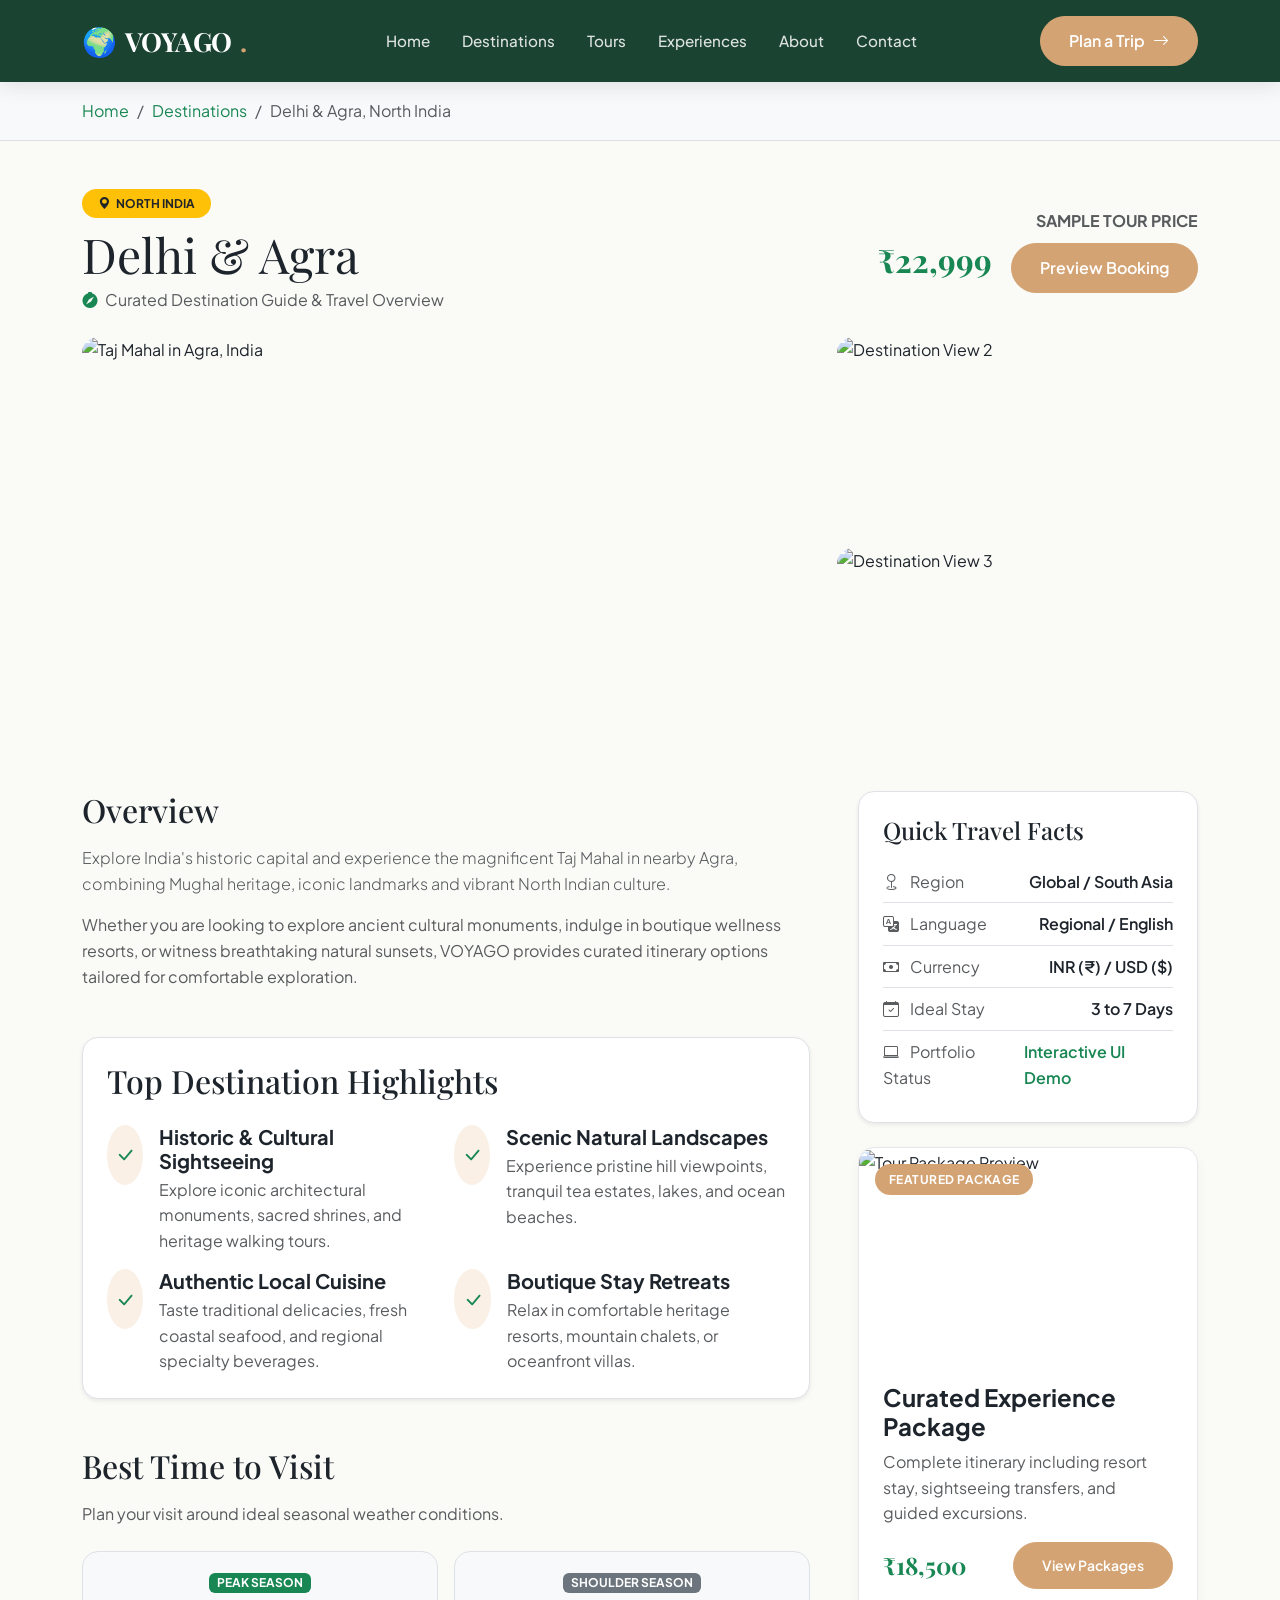
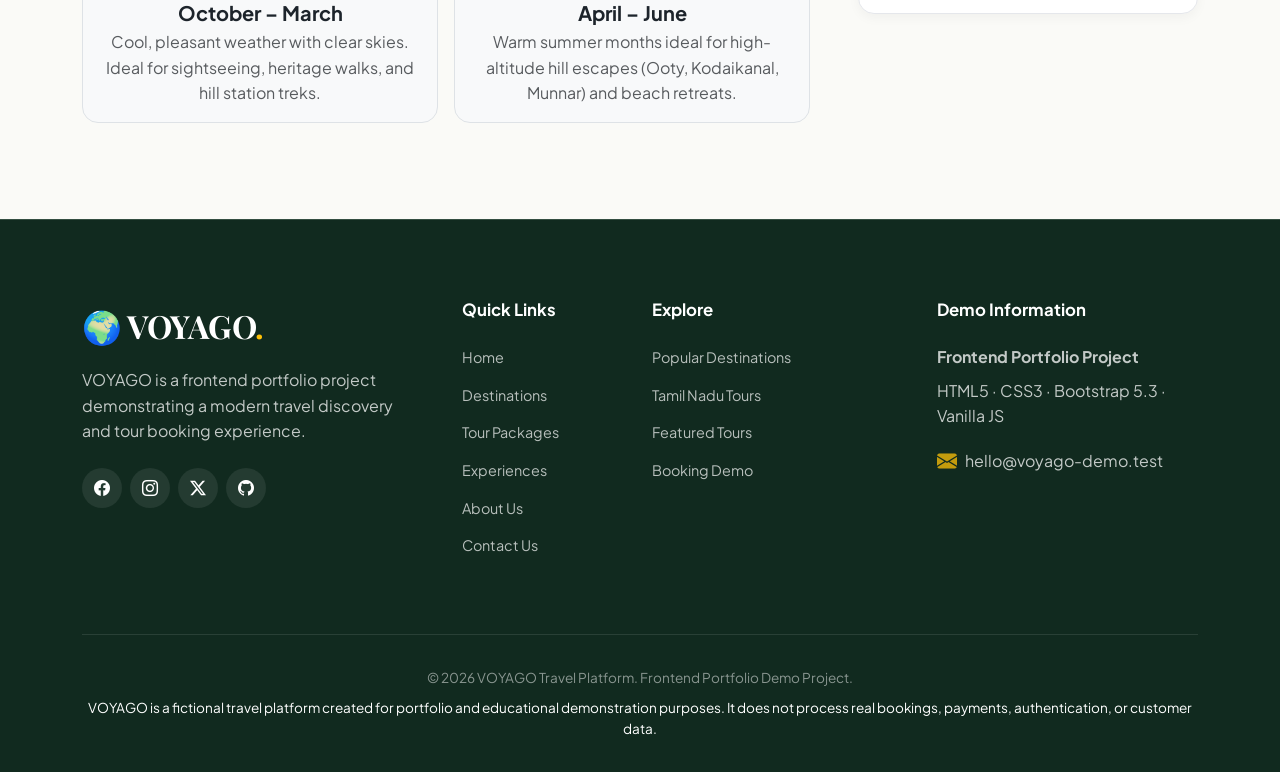
==== destination-details.html @ 7989b88f "Initial commit" ====
<!DOCTYPE html>
<html lang="en">
<head>
  <meta charset="UTF-8">
  <meta name="viewport" content="width=device-width, initial-scale=1.0">
  <title>Destination Details — VOYAGO</title>
  <meta name="description" content="Explore destination details, travel highlights, best seasons to visit, and recommended tour packages with VOYAGO.">
  
  <!-- Bootstrap 5.3 CSS -->
  <link href="https://cdn.jsdelivr.net/npm/bootstrap@5.3.2/dist/css/bootstrap.min.css" rel="stylesheet">
  <!-- Bootstrap Icons -->
  <link href="https://cdn.jsdelivr.net/npm/bootstrap-icons@1.11.2/font/bootstrap-icons.min.css" rel="stylesheet">
  <!-- Custom Voyago CSS -->
  <link rel="stylesheet" href="css/style.css">
</head>
<body>

  <!-- NAVBAR -->
  <nav class="navbar navbar-expand-lg navbar-dark navbar-voyago navbar-solid sticky-top" id="mainNavbar">
    <div class="container">
      <a class="navbar-brand d-flex align-items-center gap-2" href="index.html">
        <span class="fs-3">🌍</span> VOYAGO<span>.</span>
      </a>
      
      <button class="navbar-toggler" type="button" data-bs-toggle="collapse" data-bs-target="#navbarContent" 
              aria-controls="navbarContent" aria-expanded="false" aria-label="Toggle navigation">
        <i class="bi bi-list fs-2"></i>
      </button>
      
      <div class="collapse navbar-collapse" id="navbarContent">
        <ul class="navbar-nav mx-auto mb-2 mb-lg-0 align-items-lg-center">
          <li class="nav-item"><a class="nav-link" href="index.html">Home</a></li>
          <li class="nav-item"><a class="nav-link active" href="destinations.html">Destinations</a></li>
          <li class="nav-item"><a class="nav-link" href="tours.html">Tours</a></li>
          <li class="nav-item"><a class="nav-link" href="experiences.html">Experiences</a></li>
          <li class="nav-item"><a class="nav-link" href="about.html">About</a></li>
          <li class="nav-item"><a class="nav-link" href="contact.html">Contact</a></li>
        </ul>
        
        <div class="d-flex align-items-center gap-3">
          <a href="booking.html" class="btn btn-vy-accent">Plan a Trip <i class="bi bi-arrow-right"></i></a>
        </div>
      </div>
    </div>
  </nav>

  <!-- BREADCRUMB & BANNER -->
  <div class="bg-light py-3 border-bottom">
    <div class="container">
      <nav aria-label="breadcrumb">
        <ol class="breadcrumb mb-0 fs-7">
          <li class="breadcrumb-item"><a href="index.html" class="text-success text-decoration-none">Home</a></li>
          <li class="breadcrumb-item"><a href="destinations.html" class="text-success text-decoration-none">Destinations</a></li>
          <li class="breadcrumb-item active" id="breadcrumbDestName" aria-current="page">Bali Island, Indonesia</li>
        </ol>
      </nav>
    </div>
  </div>

  <main class="py-5">
    <div class="container">
      <!-- DESTINATION TITLE BAR -->
      <div class="d-flex flex-column flex-md-row justify-content-between align-items-start align-items-md-center mb-4 gap-3">
        <div>
          <span class="badge bg-warning text-dark fw-bold px-3 py-2 rounded-pill text-uppercase mb-2" id="destRegionBadge">
            <i class="bi bi-geo-alt-fill me-1"></i> Featured Destination
          </span>
          <h1 class="display-5 font-serif mb-1" id="destTitle">Bali — Island of the Gods</h1>
          <p class="text-muted mb-0"><i class="bi bi-compass-fill text-success me-1"></i> Curated Destination Guide & Travel Overview</p>
        </div>
        <div class="text-md-end">
          <span class="d-block text-muted fs-7 text-uppercase fw-bold">Sample Tour Price</span>
          <span class="fs-2 font-serif text-success fw-bold" id="destPrice">₹34,999</span>
          <a href="booking.html" class="btn btn-vy-accent ms-md-3 mt-2 mt-md-0">Preview Booking</a>
        </div>
      </div>

      <!-- MAIN GALLERY -->
      <div class="row g-3 mb-5">
        <div class="col-lg-8">
          <img src="https://images.unsplash.com/photo-1537996194471-e657df975ab4?auto=format&fit=crop&w=1200&q=80" id="destMainImg" alt="Featured Destination Main View" class="w-100 h-100 rounded-4 object-fit-cover" style="min-height: 400px;">
        </div>
        <div class="col-lg-4 d-flex flex-column gap-3">
          <img src="https://images.unsplash.com/photo-1518548419970-58e3b4079ab2?auto=format&fit=crop&w=600&q=80" alt="Destination View 2" class="w-100 rounded-4 object-fit-cover" style="height: 195px;">
          <img src="https://images.unsplash.com/photo-1540555700478-4be289fbecef?auto=format&fit=crop&w=600&q=80" alt="Destination View 3" class="w-100 rounded-4 object-fit-cover" style="height: 195px;">
        </div>
      </div>

      <div class="row g-5">
        <!-- LEFT CONTENT COLUMN -->
        <div class="col-lg-8">
          
          <!-- OVERVIEW -->
          <section class="mb-5">
            <h3 class="font-serif fs-2 mb-3">Overview</h3>
            <p class="lead text-muted fs-6 mb-3" id="destDescLead">
              Immerse yourself in extraordinary natural landscapes, historical heritage sites, and serene retreats. From misty mountain peaks to tranquil beaches and architectural marvels, this destination offers an unforgettable travel experience.
            </p>
            <p class="text-muted fs-6">
              Whether you are looking to explore ancient cultural monuments, indulge in boutique wellness resorts, or witness breathtaking natural sunsets, VOYAGO provides curated itinerary options tailored for comfortable exploration.
            </p>
          </section>

          <!-- TOP HIGHLIGHTS -->
          <section class="mb-5 bg-white p-4 rounded-4 border shadow-sm">
            <h3 class="font-serif fs-2 mb-4">Top Destination Highlights</h3>
            <div class="row g-3">
              <div class="col-md-6">
                <div class="d-flex align-items-start gap-3">
                  <div class="feature-icon-wrapper p-2 rounded-circle fs-5 mb-0"><i class="bi bi-check-lg text-success"></i></div>
                  <div>
                    <h5 class="fw-bold mb-1">Historic & Cultural Sightseeing</h5>
                    <p class="text-muted fs-7 mb-0">Explore iconic architectural monuments, sacred shrines, and heritage walking tours.</p>
                  </div>
                </div>
              </div>

              <div class="col-md-6">
                <div class="d-flex align-items-start gap-3">
                  <div class="feature-icon-wrapper p-2 rounded-circle fs-5 mb-0"><i class="bi bi-check-lg text-success"></i></div>
                  <div>
                    <h5 class="fw-bold mb-1">Scenic Natural Landscapes</h5>
                    <p class="text-muted fs-7 mb-0">Experience pristine hill viewpoints, tranquil tea estates, lakes, and ocean beaches.</p>
                  </div>
                </div>
              </div>

              <div class="col-md-6">
                <div class="d-flex align-items-start gap-3">
                  <div class="feature-icon-wrapper p-2 rounded-circle fs-5 mb-0"><i class="bi bi-check-lg text-success"></i></div>
                  <div>
                    <h5 class="fw-bold mb-1">Authentic Local Cuisine</h5>
                    <p class="text-muted fs-7 mb-0">Taste traditional delicacies, fresh coastal seafood, and regional specialty beverages.</p>
                  </div>
                </div>
              </div>

              <div class="col-md-6">
                <div class="d-flex align-items-start gap-3">
                  <div class="feature-icon-wrapper p-2 rounded-circle fs-5 mb-0"><i class="bi bi-check-lg text-success"></i></div>
                  <div>
                    <h5 class="fw-bold mb-1">Boutique Stay Retreats</h5>
                    <p class="text-muted fs-7 mb-0">Relax in comfortable heritage resorts, mountain chalets, or oceanfront villas.</p>
                  </div>
                </div>
              </div>
            </div>
          </section>

          <!-- BEST TIME TO VISIT -->
          <section class="mb-5">
            <h3 class="font-serif fs-2 mb-3">Best Time to Visit</h3>
            <p class="text-muted mb-4">Plan your visit around ideal seasonal weather conditions.</p>
            <div class="row g-3 text-center">
              <div class="col-sm-6">
                <div class="p-3 bg-light rounded-4 border">
                  <span class="badge bg-success mb-2">PEAK SEASON</span>
                  <h5 class="fw-bold mb-1">October – March</h5>
                  <p class="text-muted fs-7 mb-0">Cool, pleasant weather with clear skies. Ideal for sightseeing, heritage walks, and hill station treks.</p>
                </div>
              </div>
              <div class="col-sm-6">
                <div class="p-3 bg-light rounded-4 border">
                  <span class="badge bg-secondary mb-2">SHOULDER SEASON</span>
                  <h5 class="fw-bold mb-1">April – June</h5>
                  <p class="text-muted fs-7 mb-0">Warm summer months ideal for high-altitude hill escapes (Ooty, Kodaikanal, Munnar) and beach retreats.</p>
                </div>
              </div>
            </div>
          </section>

        </div>

        <!-- RIGHT SIDEBAR COLUMN -->
        <div class="col-lg-4">
          <div class="sticky-top" style="top: 100px;">
            
            <!-- QUICK FACTS CARD -->
            <div class="bg-white p-4 rounded-4 border shadow-sm mb-4">
              <h4 class="font-serif mb-3">Quick Travel Facts</h4>
              <ul class="list-unstyled mb-0">
                <li class="d-flex justify-content-between py-2 border-bottom">
                  <span class="text-muted"><i class="bi bi-geo me-2"></i> Region</span>
                  <span class="fw-semibold">Global / South Asia</span>
                </li>
                <li class="d-flex justify-content-between py-2 border-bottom">
                  <span class="text-muted"><i class="bi bi-translate me-2"></i> Language</span>
                  <span class="fw-semibold">Regional / English</span>
                </li>
                <li class="d-flex justify-content-between py-2 border-bottom">
                  <span class="text-muted"><i class="bi bi-cash me-2"></i> Currency</span>
                  <span class="fw-semibold">INR (₹) / USD ($)</span>
                </li>
                <li class="d-flex justify-content-between py-2 border-bottom">
                  <span class="text-muted"><i class="bi bi-calendar-check me-2"></i> Ideal Stay</span>
                  <span class="fw-semibold">3 to 7 Days</span>
                </li>
                <li class="d-flex justify-content-between py-2">
                  <span class="text-muted"><i class="bi bi-laptop me-2"></i> Portfolio Status</span>
                  <span class="fw-semibold text-success">Interactive UI Demo</span>
                </li>
              </ul>
            </div>

            <!-- FEATURED TOUR PROMO -->
            <div class="tour-card">
              <div class="tour-img-wrapper">
                <img src="https://images.unsplash.com/photo-1544735716-392fe2489ffa?auto=format&fit=crop&w=600&q=80" alt="Tour Package Preview">
                <span class="tour-badge-offer">Featured Package</span>
              </div>
              <div class="tour-card-body">
                <h4 class="fw-bold mb-2">Curated Experience Package</h4>
                <p class="text-muted fs-7 mb-3">Complete itinerary including resort stay, sightseeing transfers, and guided excursions.</p>
                <div class="d-flex justify-content-between align-items-center">
                  <span class="fs-4 font-serif text-success fw-bold">₹18,500</span>
                  <a href="tours.html" class="btn btn-sm btn-vy-accent">View Packages</a>
                </div>
              </div>
            </div>

          </div>
        </div>
      </div>
    </div>
  </main>

  <!-- FOOTER -->
  <footer class="site-footer">
    <div class="container">
      <div class="row g-4">
        <div class="col-lg-4 col-md-6 mb-4 mb-lg-0">
          <a href="index.html" class="navbar-brand text-white fs-2 fw-bold font-serif mb-3 d-inline-block">
            🌍 VOYAGO<span class="text-warning">.</span>
          </a>
          <p class="text-white opacity-75 pe-lg-4 mb-4">
            VOYAGO is a frontend portfolio project demonstrating a modern travel discovery and tour booking experience.
          </p>
          <div class="d-flex gap-2">
            <a href="#" class="social-icon-btn" aria-label="Facebook"><i class="bi bi-facebook"></i></a>
            <a href="#" class="social-icon-btn" aria-label="Instagram"><i class="bi bi-instagram"></i></a>
            <a href="#" class="social-icon-btn" aria-label="Twitter"><i class="bi bi-twitter-x"></i></a>
            <a href="#" class="social-icon-btn" aria-label="GitHub"><i class="bi bi-github"></i></a>
          </div>
        </div>

        <div class="col-lg-2 col-md-6 mb-4 mb-lg-0">
          <h5>Quick Links</h5>
          <ul class="footer-links">
            <li><a href="index.html">Home</a></li>
            <li><a href="destinations.html">Destinations</a></li>
            <li><a href="tours.html">Tour Packages</a></li>
            <li><a href="experiences.html">Experiences</a></li>
            <li><a href="about.html">About Us</a></li>
            <li><a href="contact.html">Contact Us</a></li>
          </ul>
        </div>

        <div class="col-lg-3 col-md-6 mb-4 mb-lg-0">
          <h5>Explore</h5>
          <ul class="footer-links">
            <li><a href="destinations.html">Popular Destinations</a></li>
            <li><a href="destinations.html?filter=tamil-nadu">Tamil Nadu Tours</a></li>
            <li><a href="tours.html">Featured Tours</a></li>
            <li><a href="booking.html">Booking Demo</a></li>
          </ul>
        </div>

        <div class="col-lg-3 col-md-6">
          <h5>Demo Information</h5>
          <ul class="footer-links text-white opacity-75">
            <li class="mb-2"><strong>Frontend Portfolio Project</strong></li>
            <li class="mb-2">HTML5 · CSS3 · Bootstrap 5.3 · Vanilla JS</li>
            <li class="d-flex align-items-center gap-2 mt-3">
              <i class="bi bi-envelope-fill text-warning fs-5"></i>
              <span>hello@voyago-demo.test</span>
            </li>
          </ul>
        </div>
      </div>

      <div class="footer-bottom text-center">
        <p class="mb-2 text-white opacity-50">&copy; 2026 VOYAGO Travel Platform. Frontend Portfolio Demo Project.</p>
        <p class="mb-0 text-white opacity-40 fs-7">
          VOYAGO is a fictional travel platform created for portfolio and educational demonstration purposes. It does not process real bookings, payments, authentication, or customer data.
        </p>
      </div>
    </div>
  </footer>

  <script src="https://cdn.jsdelivr.net/npm/bootstrap@5.3.2/dist/bootstrap.bundle.min.js"></script>
  <script src="js/script.js"></script>
</body>
</html>
---- css/style.css ----
/* ==========================================================================
   VOYAGO — Travel & Tour Booking Platform
   Custom CSS Architecture & Design System
   ========================================================================== */

/* --------------------------------------------------------------------------
   1. Google Fonts Import & Root CSS Variables
   -------------------------------------------------------------------------- */
@import url('https://fonts.googleapis.com/css2?family=Playfair+Display:ital,wght@0,600;0,700;1,400&family=Plus+Jakarta+Sans:wght@400;500;600;700;800&display=swap');

:root {
  /* Brand Colors */
  --vy-primary: #1B4332;         /* Deep Forest Green */
  --vy-primary-dark: #112A1F;    /* Dark Forest Green */
  --vy-primary-light: #2D6A4F;   /* Medium Forest Green */
  --vy-accent: #D4A373;          /* Warm Golden Amber */
  --vy-accent-hover: #C38E5B;    /* Darker Amber */
  --vy-accent-light: #FAF0E6;    /* Muted Soft Amber */
  
  /* Surfaces & Neutral Colors */
  --vy-bg: #FAFAF7;              /* Warm Off-White / Ivory */
  --vy-surface: #FFFFFF;         /* Card Pure White */
  --vy-surface-muted: #F4F3EE;   /* Muted Section Gray/Beige */
  --vy-text-main: #1D242B;       /* Deep Charcoal */
  --vy-text-muted: #64748B;      /* Slate Gray Muted */
  --vy-text-light: #94A3B8;      /* Light Slate */
  --vy-border: #E5E7EB;          /* Light Border */
  --vy-border-dark: #334E41;     /* Dark Border for Forest Green components */
  
  /* Typography */
  --vy-font-sans: 'Plus Jakarta Sans', -apple-system, BlinkMacSystemFont, sans-serif;
  --vy-font-serif: 'Playfair Display', Georgia, serif;
  
  /* Elevative Shadows & Effects */
  --vy-shadow-sm: 0 4px 12px rgba(0, 0, 0, 0.04);
  --vy-shadow-md: 0 8px 24px rgba(0, 0, 0, 0.08);
  --vy-shadow-lg: 0 16px 40px rgba(0, 0, 0, 0.12);
  --vy-shadow-card: 0 10px 30px rgba(27, 67, 50, 0.06);
  --vy-radius-sm: 8px;
  --vy-radius-md: 16px;
  --vy-radius-lg: 24px;
  --vy-radius-full: 9999px;
  
  /* Transitions */
  --vy-transition: all 0.35s cubic-bezier(0.16, 1, 0.3, 1);
}

/* --------------------------------------------------------------------------
   2. Base Styles & Typography Setup
   -------------------------------------------------------------------------- */
html {
  scroll-behavior: smooth;
}

body {
  font-family: var(--vy-font-sans);
  background-color: var(--vy-bg);
  color: var(--vy-text-main);
  line-height: 1.6;
  overflow-x: hidden;
  -webkit-font-smoothing: antialiased;
}

h1, h2, h3, .font-serif {
  font-family: var(--vy-font-serif);
  color: var(--vy-text-main);
}

.font-sans {
  font-family: var(--vy-font-sans) !important;
}

a {
  text-decoration: none;
  transition: var(--vy-transition);
}

/* Eyebrow / Category Tag Pill */
.eyebrow-text {
  font-family: var(--vy-font-sans);
  font-size: 0.8125rem;
  font-weight: 700;
  text-transform: uppercase;
  letter-spacing: 2px;
  color: var(--vy-accent);
  display: inline-block;
  margin-bottom: 0.75rem;
}

.eyebrow-badge {
  background-color: rgba(212, 163, 115, 0.15);
  color: #B87C41;
  padding: 0.35rem 1rem;
  border-radius: var(--vy-radius-full);
  font-size: 0.75rem;
  font-weight: 700;
  letter-spacing: 1.5px;
  text-transform: uppercase;
  display: inline-flex;
  align-items: center;
  gap: 0.5rem;
  margin-bottom: 1rem;
}

/* Custom Buttons */
.btn-vy-primary {
  background-color: var(--vy-primary);
  color: #FFFFFF;
  font-weight: 600;
  padding: 0.75rem 1.75rem;
  border-radius: var(--vy-radius-full);
  border: 1px solid var(--vy-primary);
  transition: var(--vy-transition);
  display: inline-flex;
  align-items: center;
  gap: 0.5rem;
}

.btn-vy-primary:hover,
.btn-vy-primary:focus {
  background-color: var(--vy-primary-dark);
  border-color: var(--vy-primary-dark);
  color: #FFFFFF;
  transform: translateY(-2px);
  box-shadow: 0 8px 20px rgba(27, 67, 50, 0.25);
}

.btn-vy-accent {
  background-color: var(--vy-accent);
  color: #FFFFFF;
  font-weight: 600;
  padding: 0.75rem 1.75rem;
  border-radius: var(--vy-radius-full);
  border: 1px solid var(--vy-accent);
  transition: var(--vy-transition);
  display: inline-flex;
  align-items: center;
  gap: 0.5rem;
}

.btn-vy-accent:hover,
.btn-vy-accent:focus {
  background-color: var(--vy-accent-hover);
  border-color: var(--vy-accent-hover);
  color: #FFFFFF;
  transform: translateY(-2px);
  box-shadow: 0 8px 20px rgba(212, 163, 115, 0.3);
}

.btn-vy-outline {
  background-color: transparent;
  color: #FFFFFF;
  font-weight: 600;
  padding: 0.75rem 1.75rem;
  border-radius: var(--vy-radius-full);
  border: 1.5px solid rgba(255, 255, 255, 0.4);
  transition: var(--vy-transition);
  display: inline-flex;
  align-items: center;
  gap: 0.5rem;
}

.btn-vy-outline:hover {
  background-color: #FFFFFF;
  color: var(--vy-primary);
  border-color: #FFFFFF;
  transform: translateY(-2px);
}

.btn-vy-outline-dark {
  background-color: transparent;
  color: var(--vy-primary);
  font-weight: 600;
  padding: 0.75rem 1.75rem;
  border-radius: var(--vy-radius-full);
  border: 1.5px solid var(--vy-primary);
  transition: var(--vy-transition);
  display: inline-flex;
  align-items: center;
  gap: 0.5rem;
}

.btn-vy-outline-dark:hover {
  background-color: var(--vy-primary);
  color: #FFFFFF;
  transform: translateY(-2px);
  box-shadow: 0 8px 20px rgba(27, 67, 50, 0.15);
}

/* Arrow nudge animation on hover */
.btn:hover .bi-arrow-right,
a:hover .bi-arrow-right {
  transform: translateX(4px);
}
.bi-arrow-right {
  transition: transform 0.25s ease;
}

/* --------------------------------------------------------------------------
   3. Navbar (Sticky & Glassmorphism Transition)
   -------------------------------------------------------------------------- */
.navbar-voyago {
  padding: 1.25rem 0;
  transition: var(--vy-transition);
  background: transparent;
  z-index: 1050;
}

.navbar-voyago.scrolled {
  padding: 0.85rem 0;
  background-color: rgba(27, 67, 50, 0.95);
  backdrop-filter: blur(12px);
  -webkit-backdrop-filter: blur(12px);
  box-shadow: 0 10px 30px rgba(0, 0, 0, 0.15);
}

/* Inner page navbar version (always solid) */
.navbar-voyago.navbar-solid {
  background-color: var(--vy-primary);
  box-shadow: 0 4px 20px rgba(0, 0, 0, 0.1);
  padding: 0.85rem 0;
}

.navbar-brand {
  font-family: var(--vy-font-serif);
  font-size: 1.65rem;
  font-weight: 700;
  color: #FFFFFF !important;
  letter-spacing: -0.5px;
}

.navbar-brand span {
  color: var(--vy-accent);
}

.nav-link {
  font-weight: 500;
  font-size: 0.95rem;
  color: rgba(255, 255, 255, 0.85) !important;
  padding: 0.5rem 1rem !important;
  position: relative;
  transition: var(--vy-transition);
}

.nav-link:hover,
.nav-link.active {
  color: #FFFFFF !important;
}

.nav-link::after {
  content: '';
  position: absolute;
  bottom: 0px;
  left: 1rem;
  right: 1rem;
  height: 2px;
  background-color: var(--vy-accent);
  transform: scaleX(0);
  transition: transform 0.3s ease;
  transform-origin: center;
}

.nav-link:hover::after,
.nav-link.active::after {
  transform: scaleX(1);
}

.navbar-toggler {
  border: none;
  padding: 0.5rem;
  color: #FFFFFF;
}

.navbar-toggler:focus {
  box-shadow: none;
}

/* --------------------------------------------------------------------------
   4. Hero Section
   -------------------------------------------------------------------------- */
.hero-section {
  position: relative;
  min-height: 92vh;
  display: flex;
  align-items: center;
  background: linear-gradient(180deg, rgba(17, 42, 31, 0.55) 0%, rgba(17, 42, 31, 0.75) 100%),
              url('https://images.unsplash.com/photo-1507525428034-b723cf961d3e?auto=format&fit=crop&w=1920&q=80') center/cover no-repeat;
  padding-top: 100px;
  padding-bottom: 120px;
  color: #FFFFFF;
}

.hero-content h1 {
  font-size: clamp(2.5rem, 5vw, 4.25rem);
  font-weight: 700;
  line-height: 1.15;
  color: #FFFFFF;
  margin-bottom: 1.25rem;
}

.hero-content p {
  font-size: 1.15rem;
  color: rgba(255, 255, 255, 0.9);
  max-width: 600px;
  margin-bottom: 2.25rem;
}

.hero-stats-pill {
  display: inline-flex;
  align-items: center;
  gap: 1.5rem;
  background: rgba(255, 255, 255, 0.12);
  backdrop-filter: blur(10px);
  padding: 0.75rem 1.5rem;
  border-radius: var(--vy-radius-full);
  border: 1px solid rgba(255, 255, 255, 0.2);
  margin-top: 2rem;
}

.hero-stat-item {
  display: flex;
  align-items: center;
  gap: 0.5rem;
  font-size: 0.875rem;
  font-weight: 600;
}

/* --------------------------------------------------------------------------
   5. Floating Search Panel
   -------------------------------------------------------------------------- */
.search-panel-wrapper {
  margin-top: -65px;
  position: relative;
  z-index: 20;
}

.search-panel-card {
  background: #FFFFFF;
  border-radius: var(--vy-radius-lg);
  padding: 1.75rem 2rem;
  box-shadow: var(--vy-shadow-lg);
  border: 1px solid rgba(0, 0, 0, 0.05);
}

.search-input-group {
  position: relative;
}

.search-input-group label {
  font-size: 0.75rem;
  font-weight: 700;
  text-transform: uppercase;
  letter-spacing: 1px;
  color: var(--vy-text-muted);
  margin-bottom: 0.35rem;
  display: block;
}

.search-input-group .form-control,
.search-input-group .form-select {
  border: 1px solid var(--vy-border);
  border-radius: var(--vy-radius-sm);
  padding: 0.65rem 0.85rem;
  font-weight: 500;
  color: var(--vy-text-main);
  background-color: #FAFAF7;
  font-size: 0.925rem;
}

.search-input-group .form-control:focus,
.search-input-group .form-select:focus {
  background-color: #FFFFFF;
  border-color: var(--vy-primary);
  box-shadow: 0 0 0 3px rgba(27, 67, 50, 0.1);
}

/* --------------------------------------------------------------------------
   6. Travel Categories Cards
   -------------------------------------------------------------------------- */
.category-card {
  position: relative;
  border-radius: var(--vy-radius-md);
  overflow: hidden;
  height: 240px;
  display: flex;
  align-items: flex-end;
  padding: 1.5rem;
  color: #FFFFFF;
  text-decoration: none;
  box-shadow: var(--vy-shadow-sm);
  transition: var(--vy-transition);
}

.category-card img {
  position: absolute;
  top: 0;
  left: 0;
  width: 100%;
  height: 100%;
  object-fit: cover;
  transition: transform 0.6s cubic-bezier(0.16, 1, 0.3, 1);
  z-index: 1;
}

.category-card::after {
  content: '';
  position: absolute;
  inset: 0;
  background: linear-gradient(180deg, rgba(0,0,0,0.1) 0%, rgba(17, 42, 31, 0.85) 100%);
  z-index: 2;
  transition: background 0.3s ease;
}

.category-card-content {
  position: relative;
  z-index: 3;
}

.category-card-content h4 {
  color: #FFFFFF;
  font-size: 1.25rem;
  font-weight: 700;
  margin-bottom: 0.25rem;
}

.category-card-content p {
  font-size: 0.85rem;
  color: rgba(255, 255, 255, 0.8);
  margin-bottom: 0;
}

.category-card:hover {
  transform: translateY(-6px);
  box-shadow: var(--vy-shadow-card);
}

.category-card:hover img {
  transform: scale(1.08);
}

.category-card:hover::after {
  background: linear-gradient(180deg, rgba(0,0,0,0.2) 0%, rgba(17, 42, 31, 0.95) 100%);
}

/* --------------------------------------------------------------------------
   7. Popular Destination Cards
   -------------------------------------------------------------------------- */
#destinationsGrid,
#spotlightGrid {
  display: flex;
  flex-wrap: wrap;
  justify-content: flex-start;
  align-items: stretch;
}

.destination-card {
  background: #FFFFFF;
  border-radius: var(--vy-radius-md);
  overflow: hidden;
  border: 1px solid var(--vy-border);
  box-shadow: var(--vy-shadow-sm);
  transition: var(--vy-transition);
  height: 100%;
  display: flex;
  flex-direction: column;
}

.destination-card:hover {
  transform: translateY(-8px);
  box-shadow: var(--vy-shadow-lg);
  border-color: rgba(27, 67, 50, 0.15);
}

.destination-img-wrapper {
  position: relative;
  overflow: hidden;
  aspect-ratio: 4/3;
  min-height: 240px;
  background-color: var(--vy-primary-dark);
}

.destination-img-wrapper img {
  width: 100%;
  height: 100%;
  object-fit: cover;
  transition: transform 0.6s cubic-bezier(0.16, 1, 0.3, 1);
}

.destination-card:hover .destination-img-wrapper img {
  transform: scale(1.06);
}

.badge-location {
  position: absolute;
  top: 1rem;
  left: 1rem;
  background: rgba(27, 67, 50, 0.85);
  backdrop-filter: blur(8px);
  color: #FFFFFF;
  padding: 0.35rem 0.85rem;
  border-radius: var(--vy-radius-full);
  font-size: 0.75rem;
  font-weight: 600;
  display: inline-flex;
  align-items: center;
  gap: 0.35rem;
}

.badge-rating {
  position: absolute;
  top: 1rem;
  right: 1rem;
  background: #FFFFFF;
  color: var(--vy-text-main);
  padding: 0.35rem 0.75rem;
  border-radius: var(--vy-radius-full);
  font-size: 0.75rem;
  font-weight: 700;
  box-shadow: 0 4px 10px rgba(0,0,0,0.1);
  display: inline-flex;
  align-items: center;
  gap: 0.25rem;
}

.badge-rating i {
  color: #F59E0B;
}

.destination-card-body {
  padding: 1.5rem;
  display: flex;
  flex-direction: column;
  flex-grow: 1;
}

.destination-card-body h3 {
  font-size: 1.35rem;
  font-weight: 700;
  margin-bottom: 0.5rem;
}

.destination-card-body p {
  color: var(--vy-text-muted);
  font-size: 0.9rem;
  margin-bottom: 1.25rem;
}

.destination-card-footer {
  margin-top: auto;
  padding-top: 1rem;
  border-top: 1px solid var(--vy-border);
  display: flex;
  align-items: center;
  justify-content: space-between;
}

.price-tag {
  display: flex;
  flex-direction: column;
}

.price-tag .label {
  font-size: 0.725rem;
  text-transform: uppercase;
  color: var(--vy-text-muted);
  font-weight: 600;
}

.price-tag .amount {
  font-size: 1.2rem;
  font-weight: 800;
  color: var(--vy-primary);
}

/* Featured Large Destination Card */
.destination-card-featured {
  position: relative;
  border-radius: var(--vy-radius-md);
  overflow: hidden;
  height: 100%;
  min-height: 420px;
  display: flex;
  flex-direction: column;
  justify-content: flex-end;
  padding: 2.25rem;
  color: #FFFFFF;
  box-shadow: var(--vy-shadow-md);
}

.destination-card-featured img {
  position: absolute;
  inset: 0;
  width: 100%;
  height: 100%;
  object-fit: cover;
  transition: transform 0.6s cubic-bezier(0.16, 1, 0.3, 1);
  z-index: 1;
}

.destination-card-featured::after {
  content: '';
  position: absolute;
  inset: 0;
  background: linear-gradient(180deg, rgba(0,0,0,0.1) 20%, rgba(17, 42, 31, 0.9) 100%);
  z-index: 2;
}

.destination-featured-content {
  position: relative;
  z-index: 3;
}

.destination-card-featured:hover img {
  transform: scale(1.06);
}

/* --------------------------------------------------------------------------
   8. Featured Tour Package Cards
   -------------------------------------------------------------------------- */
.tour-card {
  background: #FFFFFF;
  border-radius: var(--vy-radius-md);
  overflow: hidden;
  border: 1px solid var(--vy-border);
  box-shadow: var(--vy-shadow-sm);
  transition: var(--vy-transition);
  height: 100%;
  display: flex;
  flex-direction: column;
}

.tour-card:hover {
  transform: translateY(-8px);
  box-shadow: var(--vy-shadow-lg);
}

.tour-img-wrapper {
  position: relative;
  aspect-ratio: 16/10;
  overflow: hidden;
}

.tour-img-wrapper img {
  width: 100%;
  height: 100%;
  object-fit: cover;
  transition: transform 0.6s cubic-bezier(0.16, 1, 0.3, 1);
}

.tour-card:hover .tour-img-wrapper img {
  transform: scale(1.06);
}

.tour-badge-offer {
  position: absolute;
  top: 1rem;
  left: 1rem;
  background: var(--vy-accent);
  color: #FFFFFF;
  padding: 0.35rem 0.85rem;
  border-radius: var(--vy-radius-full);
  font-size: 0.75rem;
  font-weight: 700;
  text-transform: uppercase;
  letter-spacing: 0.5px;
}

.tour-badge-duration {
  position: absolute;
  bottom: 1rem;
  right: 1rem;
  background: rgba(17, 42, 31, 0.85);
  backdrop-filter: blur(8px);
  color: #FFFFFF;
  padding: 0.35rem 0.75rem;
  border-radius: var(--vy-radius-full);
  font-size: 0.75rem;
  font-weight: 600;
  display: inline-flex;
  align-items: center;
  gap: 0.35rem;
}

.tour-card-body {
  padding: 1.5rem;
  display: flex;
  flex-direction: column;
  flex-grow: 1;
}

.tour-meta {
  display: flex;
  align-items: center;
  justify-content: space-between;
  font-size: 0.825rem;
  color: var(--vy-text-muted);
  margin-bottom: 0.5rem;
}

.tour-title {
  font-size: 1.25rem;
  font-weight: 700;
  margin-bottom: 0.75rem;
}

.tour-highlights-list {
  list-style: none;
  padding: 0;
  margin: 0 0 1.25rem 0;
  font-size: 0.875rem;
  color: var(--vy-text-muted);
}

.tour-highlights-list li {
  display: flex;
  align-items: center;
  gap: 0.5rem;
  margin-bottom: 0.35rem;
}

.tour-highlights-list li i {
  color: var(--vy-primary-light);
}

/* --------------------------------------------------------------------------
   9. Special Offer Banner
   -------------------------------------------------------------------------- */
.offer-banner {
  background: linear-gradient(135deg, rgba(17, 42, 31, 0.92) 0%, rgba(27, 67, 50, 0.95) 100%),
              url('https://images.unsplash.com/photo-1506929562872-bb421503ef21?auto=format&fit=crop&w=1600&q=80') center/cover no-repeat;
  border-radius: var(--vy-radius-lg);
  padding: 4rem 3rem;
  color: #FFFFFF;
  position: relative;
  overflow: hidden;
  box-shadow: var(--vy-shadow-lg);
}

.offer-banner h2 {
  color: #FFFFFF;
  font-size: clamp(2rem, 3.5vw, 3rem);
  margin-bottom: 1rem;
}

.offer-banner p {
  color: rgba(255, 255, 255, 0.85);
  font-size: 1.1rem;
  max-width: 580px;
  margin-bottom: 2rem;
}

.offer-code-box {
  display: inline-flex;
  align-items: center;
  gap: 0.75rem;
  background: rgba(255, 255, 255, 0.12);
  border: 1px dashed var(--vy-accent);
  padding: 0.6rem 1.25rem;
  border-radius: var(--vy-radius-sm);
  font-size: 0.875rem;
  font-weight: 700;
  color: var(--vy-accent);
  margin-bottom: 2rem;
}

/* --------------------------------------------------------------------------
   10. Why Voyago Features
   -------------------------------------------------------------------------- */
.feature-box {
  background: #FFFFFF;
  padding: 2.25rem 1.75rem;
  border-radius: var(--vy-radius-md);
  border: 1px solid var(--vy-border);
  box-shadow: var(--vy-shadow-sm);
  transition: var(--vy-transition);
  height: 100%;
}

.feature-box:hover {
  transform: translateY(-6px);
  border-color: rgba(27, 67, 50, 0.2);
  box-shadow: var(--vy-shadow-card);
}

.feature-icon-wrapper {
  width: 60px;
  height: 60px;
  background: var(--vy-accent-light);
  color: var(--vy-primary);
  border-radius: var(--vy-radius-md);
  display: flex;
  align-items: center;
  justify-content: center;
  font-size: 1.6rem;
  margin-bottom: 1.25rem;
  transition: var(--vy-transition);
}

.feature-box:hover .feature-icon-wrapper {
  background: var(--vy-primary);
  color: #FFFFFF;
}

.feature-box h4 {
  font-size: 1.2rem;
  font-weight: 700;
  margin-bottom: 0.6rem;
}

.feature-box p {
  color: var(--vy-text-muted);
  font-size: 0.9rem;
  margin-bottom: 0;
}

/* --------------------------------------------------------------------------
   11. Featured Experiences Grid
   -------------------------------------------------------------------------- */
.experience-card {
  position: relative;
  border-radius: var(--vy-radius-md);
  overflow: hidden;
  height: 280px;
  display: flex;
  flex-direction: column;
  justify-content: space-between;
  padding: 1.5rem;
  color: #FFFFFF;
  box-shadow: var(--vy-shadow-sm);
  transition: var(--vy-transition);
}

.experience-card img {
  position: absolute;
  inset: 0;
  width: 100%;
  height: 100%;
  object-fit: cover;
  transition: transform 0.6s cubic-bezier(0.16, 1, 0.3, 1);
  z-index: 1;
}

.experience-card::after {
  content: '';
  position: absolute;
  inset: 0;
  background: linear-gradient(180deg, rgba(0,0,0,0.2) 0%, rgba(17, 42, 31, 0.85) 100%);
  z-index: 2;
}

.experience-card-top,
.experience-card-bottom {
  position: relative;
  z-index: 3;
}

.experience-icon {
  width: 44px;
  height: 44px;
  background: rgba(255, 255, 255, 0.2);
  backdrop-filter: blur(8px);
  border-radius: var(--vy-radius-full);
  display: flex;
  align-items: center;
  justify-content: center;
  font-size: 1.15rem;
  color: #FFFFFF;
}

.experience-card:hover {
  transform: translateY(-6px);
  box-shadow: var(--vy-shadow-lg);
}

.experience-card:hover img {
  transform: scale(1.08);
}

/* --------------------------------------------------------------------------
   12. How Voyago Works (Process Steps)
   -------------------------------------------------------------------------- */
.step-card {
  position: relative;
  text-align: center;
  padding: 2rem 1.5rem;
}

.step-number {
  width: 56px;
  height: 56px;
  background: var(--vy-surface);
  border: 2px solid var(--vy-accent);
  color: var(--vy-primary);
  border-radius: var(--vy-radius-full);
  font-size: 1.2rem;
  font-weight: 800;
  display: flex;
  align-items: center;
  justify-content: center;
  margin: 0 auto 1.5rem auto;
  box-shadow: var(--vy-shadow-sm);
  transition: var(--vy-transition);
}

.step-card:hover .step-number {
  background: var(--vy-primary);
  border-color: var(--vy-primary);
  color: #FFFFFF;
  transform: scale(1.1);
}

.step-card h4 {
  font-size: 1.25rem;
  font-weight: 700;
  margin-bottom: 0.75rem;
}

.step-card p {
  color: var(--vy-text-muted);
  font-size: 0.9rem;
}

/* --------------------------------------------------------------------------
   13. Travel Inspiration (Articles)
   -------------------------------------------------------------------------- */
.article-card {
  background: #FFFFFF;
  border-radius: var(--vy-radius-md);
  overflow: hidden;
  border: 1px solid var(--vy-border);
  box-shadow: var(--vy-shadow-sm);
  transition: var(--vy-transition);
  height: 100%;
  display: flex;
  flex-direction: column;
}

.article-card:hover {
  transform: translateY(-6px);
  box-shadow: var(--vy-shadow-lg);
}

.article-img-wrapper {
  aspect-ratio: 16/9;
  overflow: hidden;
}

.article-img-wrapper img {
  width: 100%;
  height: 100%;
  object-fit: cover;
  transition: transform 0.6s cubic-bezier(0.16, 1, 0.3, 1);
}

.article-card:hover .article-img-wrapper img {
  transform: scale(1.06);
}

.article-card-body {
  padding: 1.5rem;
  display: flex;
  flex-direction: column;
  flex-grow: 1;
}

.article-category {
  font-size: 0.75rem;
  font-weight: 700;
  text-transform: uppercase;
  color: var(--vy-accent);
  letter-spacing: 1px;
  margin-bottom: 0.5rem;
}

.article-title {
  font-size: 1.15rem;
  font-weight: 700;
  margin-bottom: 0.75rem;
  line-height: 1.4;
}

.article-excerpt {
  color: var(--vy-text-muted);
  font-size: 0.875rem;
  margin-bottom: 1.25rem;
}

/* --------------------------------------------------------------------------
   14. Testimonials Cards
   -------------------------------------------------------------------------- */
.testimonial-card {
  background: #FFFFFF;
  border-radius: var(--vy-radius-md);
  padding: 2rem;
  border: 1px solid var(--vy-border);
  box-shadow: var(--vy-shadow-sm);
  height: 100%;
  display: flex;
  flex-direction: column;
  justify-content: space-between;
  transition: var(--vy-transition);
}

.testimonial-card:hover {
  transform: translateY(-6px);
  box-shadow: var(--vy-shadow-md);
  border-color: rgba(27, 67, 50, 0.15);
}

.testimonial-quote {
  font-size: 0.95rem;
  color: var(--vy-text-main);
  font-style: italic;
  margin-bottom: 1.5rem;
  line-height: 1.6;
}

.testimonial-author {
  display: flex;
  align-items: center;
  gap: 1rem;
}

.testimonial-avatar {
  width: 50px;
  height: 50px;
  border-radius: var(--vy-radius-full);
  object-fit: cover;
}

.author-info h5 {
  font-size: 0.95rem;
  font-weight: 700;
  margin-bottom: 0.15rem;
}

.author-info p {
  font-size: 0.8rem;
  color: var(--vy-text-muted);
  margin-bottom: 0;
}

/* --------------------------------------------------------------------------
   15. Newsletter Capture Section
   -------------------------------------------------------------------------- */
.newsletter-box {
  background: var(--vy-primary);
  border-radius: var(--vy-radius-lg);
  padding: 3.5rem 2.5rem;
  color: #FFFFFF;
  box-shadow: var(--vy-shadow-lg);
}

.newsletter-box h2 {
  color: #FFFFFF;
}

.newsletter-form .form-control {
  border-radius: var(--vy-radius-full);
  padding: 0.85rem 1.5rem;
  border: none;
  font-size: 0.95rem;
}

.newsletter-form .btn-vy-accent {
  border-radius: var(--vy-radius-full);
  padding: 0.85rem 2rem;
}

/* --------------------------------------------------------------------------
   16. Footer Architecture
   -------------------------------------------------------------------------- */
.site-footer {
  background-color: var(--vy-primary-dark);
  color: rgba(255, 255, 255, 0.75);
  padding-top: 5rem;
  padding-bottom: 2rem;
  border-top: 1px solid var(--vy-border-dark);
}

.site-footer h5 {
  color: #FFFFFF;
  font-family: var(--vy-font-sans);
  font-size: 1.05rem;
  font-weight: 700;
  margin-bottom: 1.5rem;
}

.footer-links {
  list-style: none;
  padding: 0;
  margin: 0;
}

.footer-links li {
  margin-bottom: 0.75rem;
}

.footer-links a {
  color: rgba(255, 255, 255, 0.7);
  font-size: 0.9rem;
}

.footer-links a:hover {
  color: var(--vy-accent);
  padding-left: 4px;
}

.social-icon-btn {
  width: 40px;
  height: 40px;
  border-radius: var(--vy-radius-full);
  background: rgba(255, 255, 255, 0.08);
  color: #FFFFFF;
  display: inline-flex;
  align-items: center;
  justify-content: center;
  transition: var(--vy-transition);
}

.social-icon-btn:hover {
  background: var(--vy-accent);
  color: #FFFFFF;
  transform: translateY(-3px);
}

.footer-bottom {
  border-top: 1px solid rgba(255, 255, 255, 0.1);
  padding-top: 2rem;
  margin-top: 4rem;
  font-size: 0.85rem;
}

/* --------------------------------------------------------------------------
   17. Responsive Adjustments & Breakpoints
   -------------------------------------------------------------------------- */
@media (max-width: 991.98px) {
  .hero-section {
    min-height: 80vh;
    padding-top: 120px;
    padding-bottom: 90px;
  }
  
  .search-panel-wrapper {
    margin-top: -40px;
  }
  
  .destination-card-featured {
    min-height: 320px;
  }
  
  .offer-banner {
    padding: 2.5rem 1.5rem;
  }
}

@media (max-width: 767.98px) {
  .navbar-voyago {
    background-color: var(--vy-primary) !important;
  }
  
  .hero-content h1 {
    font-size: 2.35rem;
  }
  
  .search-panel-card {
    padding: 1.25rem;
  }
  
  .newsletter-box {
    padding: 2.25rem 1.5rem;
  }
}
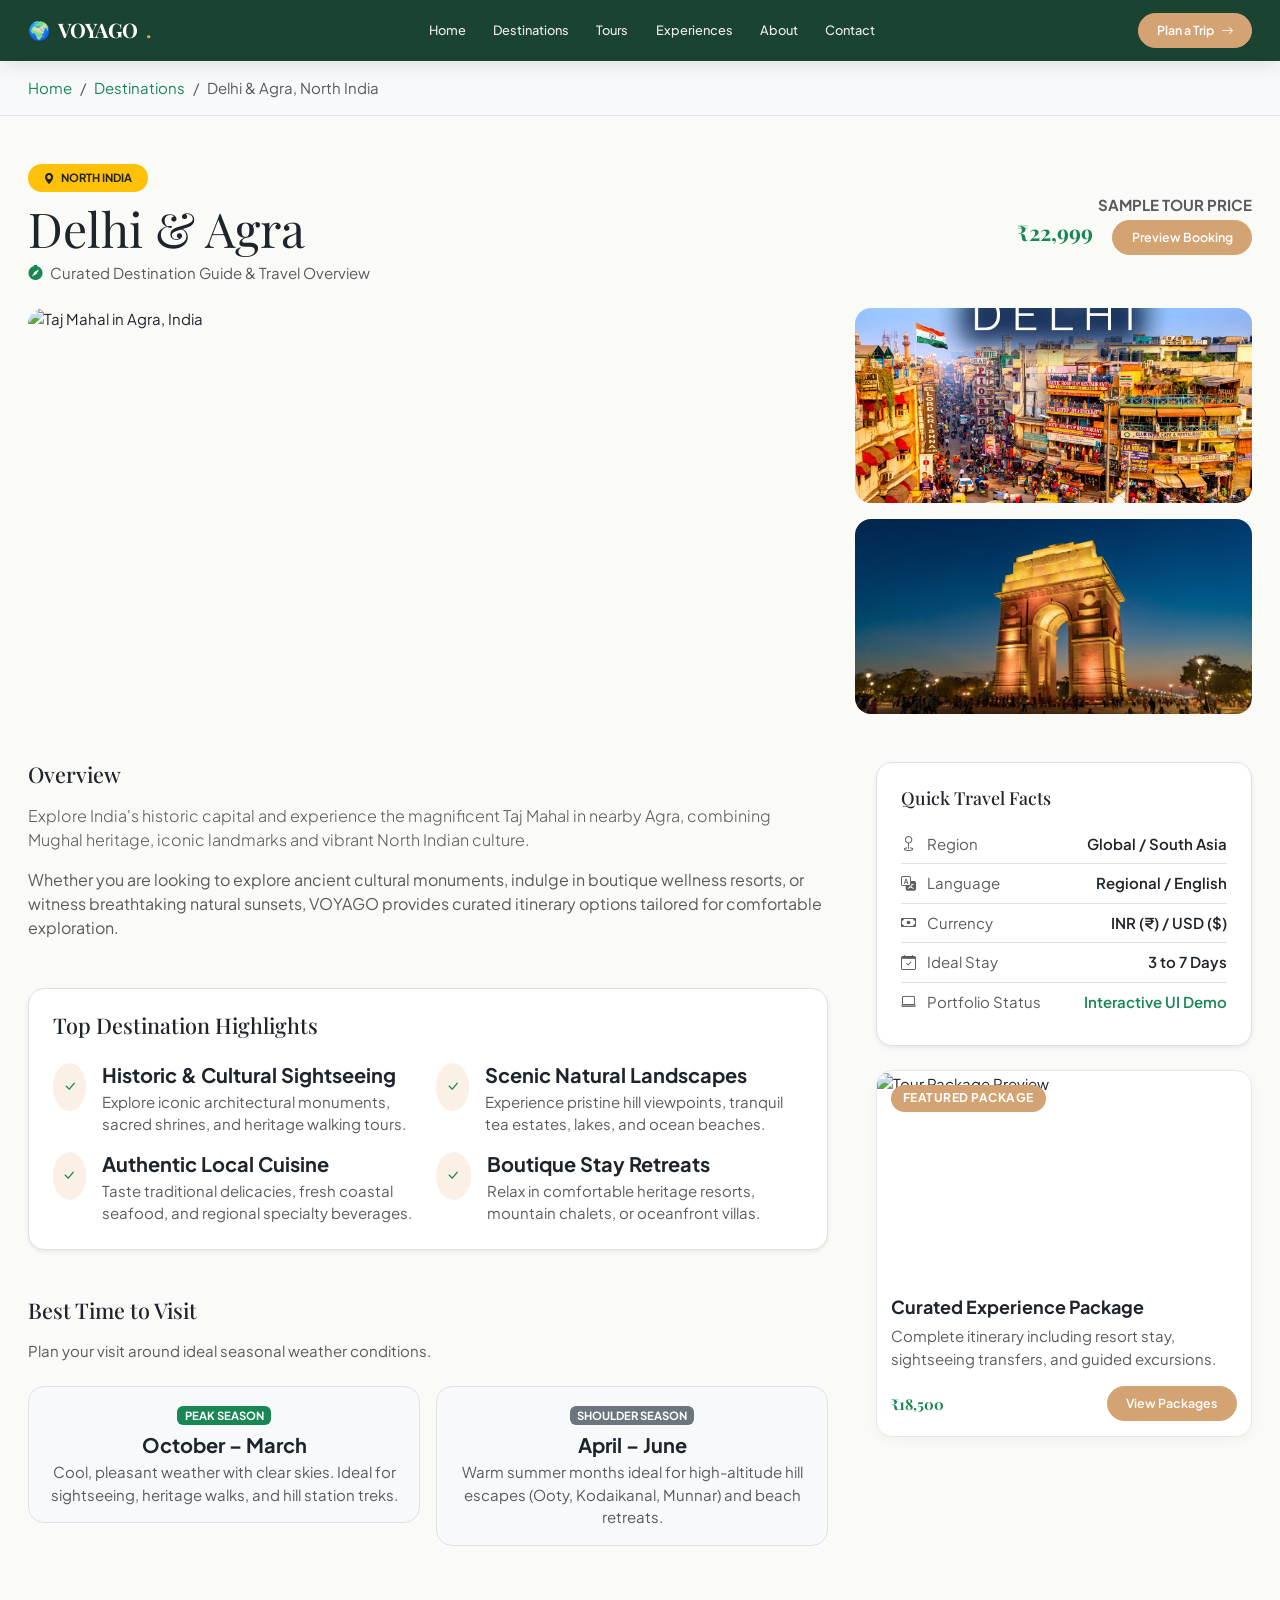
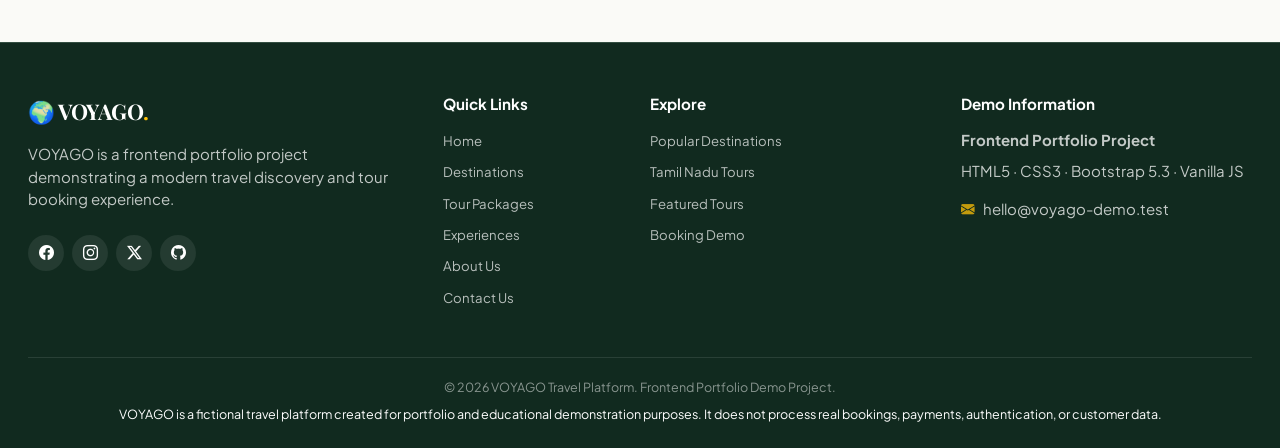
==== commit d73afd9d: "Fix destination image mappings and details" ====
--- a/destination-details.html
+++ b/destination-details.html
@@ -81,8 +81,8 @@
           <img src="https://images.unsplash.com/photo-1537996194471-e657df975ab4?auto=format&fit=crop&w=1200&q=80" id="destMainImg" alt="Featured Destination Main View" class="w-100 h-100 rounded-4 object-fit-cover" style="min-height: 400px;">
         </div>
         <div class="col-lg-4 d-flex flex-column gap-3">
-          <img src="https://images.unsplash.com/photo-1518548419970-58e3b4079ab2?auto=format&fit=crop&w=600&q=80" alt="Destination View 2" class="w-100 rounded-4 object-fit-cover" style="height: 195px;">
-          <img src="https://images.unsplash.com/photo-1540555700478-4be289fbecef?auto=format&fit=crop&w=600&q=80" alt="Destination View 3" class="w-100 rounded-4 object-fit-cover" style="height: 195px;">
+          <img src="https://images.unsplash.com/photo-1518548419970-58e3b4079ab2?auto=format&fit=crop&w=600&q=80" id="destSecImg1" alt="Destination View 2" class="w-100 rounded-4 object-fit-cover" style="height: 195px;">
+          <img src="https://images.unsplash.com/photo-1540555700478-4be289fbecef?auto=format&fit=crop&w=600&q=80" id="destSecImg2" alt="Destination View 3" class="w-100 rounded-4 object-fit-cover" style="height: 195px;">
         </div>
       </div>
 
--- a/css/style.css
+++ b/css/style.css
@@ -49,14 +49,22 @@
    2. Base Styles & Typography Setup
    -------------------------------------------------------------------------- */
 html {
+  font-size: 100%;
   scroll-behavior: smooth;
+}
+
+.container {
+  width: min(100% - 2rem, 1260px) !important;
+  max-width: 1260px !important;
+  margin-inline: auto;
 }
 
 body {
   font-family: var(--vy-font-sans);
   background-color: var(--vy-bg);
   color: var(--vy-text-main);
-  line-height: 1.6;
+  line-height: 1.5;
+  font-size: 0.9375rem;
   overflow-x: hidden;
   -webkit-font-smoothing: antialiased;
 }
@@ -78,28 +86,28 @@
 /* Eyebrow / Category Tag Pill */
 .eyebrow-text {
   font-family: var(--vy-font-sans);
-  font-size: 0.8125rem;
+  font-size: 0.675rem;
   font-weight: 700;
   text-transform: uppercase;
-  letter-spacing: 2px;
+  letter-spacing: 1.5px;
   color: var(--vy-accent);
   display: inline-block;
-  margin-bottom: 0.75rem;
+  margin-bottom: 0.35rem;
 }
 
 .eyebrow-badge {
   background-color: rgba(212, 163, 115, 0.15);
   color: #B87C41;
-  padding: 0.35rem 1rem;
-  border-radius: var(--vy-radius-full);
-  font-size: 0.75rem;
-  font-weight: 700;
-  letter-spacing: 1.5px;
+  padding: 0.3rem 0.85rem;
+  border-radius: var(--vy-radius-full);
+  font-size: 0.65rem;
+  font-weight: 700;
+  letter-spacing: 1.25px;
   text-transform: uppercase;
   display: inline-flex;
   align-items: center;
-  gap: 0.5rem;
-  margin-bottom: 1rem;
+  gap: 0.4rem;
+  margin-bottom: 0.85rem;
 }
 
 /* Custom Buttons */
@@ -107,13 +115,14 @@
   background-color: var(--vy-primary);
   color: #FFFFFF;
   font-weight: 600;
-  padding: 0.75rem 1.75rem;
+  font-size: 0.775rem;
+  padding: 0.45rem 1.15rem;
   border-radius: var(--vy-radius-full);
   border: 1px solid var(--vy-primary);
   transition: var(--vy-transition);
   display: inline-flex;
   align-items: center;
-  gap: 0.5rem;
+  gap: 0.4rem;
 }
 
 .btn-vy-primary:hover,
@@ -122,20 +131,21 @@
   border-color: var(--vy-primary-dark);
   color: #FFFFFF;
   transform: translateY(-2px);
-  box-shadow: 0 8px 20px rgba(27, 67, 50, 0.25);
+  box-shadow: 0 6px 16px rgba(27, 67, 50, 0.2);
 }
 
 .btn-vy-accent {
   background-color: var(--vy-accent);
   color: #FFFFFF;
   font-weight: 600;
-  padding: 0.75rem 1.75rem;
+  font-size: 0.775rem;
+  padding: 0.45rem 1.15rem;
   border-radius: var(--vy-radius-full);
   border: 1px solid var(--vy-accent);
   transition: var(--vy-transition);
   display: inline-flex;
   align-items: center;
-  gap: 0.5rem;
+  gap: 0.4rem;
 }
 
 .btn-vy-accent:hover,
@@ -144,20 +154,21 @@
   border-color: var(--vy-accent-hover);
   color: #FFFFFF;
   transform: translateY(-2px);
-  box-shadow: 0 8px 20px rgba(212, 163, 115, 0.3);
+  box-shadow: 0 6px 16px rgba(212, 163, 115, 0.25);
 }
 
 .btn-vy-outline {
   background-color: transparent;
   color: #FFFFFF;
   font-weight: 600;
-  padding: 0.75rem 1.75rem;
+  font-size: 0.775rem;
+  padding: 0.45rem 1.15rem;
   border-radius: var(--vy-radius-full);
   border: 1.5px solid rgba(255, 255, 255, 0.4);
   transition: var(--vy-transition);
   display: inline-flex;
   align-items: center;
-  gap: 0.5rem;
+  gap: 0.4rem;
 }
 
 .btn-vy-outline:hover {
@@ -171,13 +182,14 @@
   background-color: transparent;
   color: var(--vy-primary);
   font-weight: 600;
-  padding: 0.75rem 1.75rem;
+  font-size: 0.775rem;
+  padding: 0.45rem 1.15rem;
   border-radius: var(--vy-radius-full);
   border: 1.5px solid var(--vy-primary);
   transition: var(--vy-transition);
   display: inline-flex;
   align-items: center;
-  gap: 0.5rem;
+  gap: 0.4rem;
 }
 
 .btn-vy-outline-dark:hover {
@@ -197,33 +209,34 @@
 }
 
 /* --------------------------------------------------------------------------
-   3. Navbar (Sticky & Glassmorphism Transition)
+   3. Navbar (Sticky & Solid Version)
    -------------------------------------------------------------------------- */
 .navbar-voyago {
-  padding: 1.25rem 0;
-  transition: var(--vy-transition);
-  background: transparent;
+  padding: 0.65rem 0;
+  transition: var(--vy-transition);
+  background-color: var(--vy-primary);
+  box-shadow: 0 4px 20px rgba(0, 0, 0, 0.1);
   z-index: 1050;
 }
 
 .navbar-voyago.scrolled {
-  padding: 0.85rem 0;
-  background-color: rgba(27, 67, 50, 0.95);
+  padding: 0.55rem 0;
+  background-color: rgba(27, 67, 50, 0.98);
   backdrop-filter: blur(12px);
   -webkit-backdrop-filter: blur(12px);
   box-shadow: 0 10px 30px rgba(0, 0, 0, 0.15);
 }
 
-/* Inner page navbar version (always solid) */
+/* Inner page navbar version */
 .navbar-voyago.navbar-solid {
   background-color: var(--vy-primary);
   box-shadow: 0 4px 20px rgba(0, 0, 0, 0.1);
-  padding: 0.85rem 0;
+  padding: 0.65rem 0;
 }
 
 .navbar-brand {
   font-family: var(--vy-font-serif);
-  font-size: 1.65rem;
+  font-size: 1.25rem;
   font-weight: 700;
   color: #FFFFFF !important;
   letter-spacing: -0.5px;
@@ -235,9 +248,9 @@
 
 .nav-link {
   font-weight: 500;
-  font-size: 0.95rem;
-  color: rgba(255, 255, 255, 0.85) !important;
-  padding: 0.5rem 1rem !important;
+  font-size: 0.8rem;
+  color: rgba(255, 255, 255, 0.9) !important;
+  padding: 0.4rem 0.85rem !important;
   position: relative;
   transition: var(--vy-transition);
 }
@@ -251,8 +264,8 @@
   content: '';
   position: absolute;
   bottom: 0px;
-  left: 1rem;
-  right: 1rem;
+  left: 0.85rem;
+  right: 0.85rem;
   height: 2px;
   background-color: var(--vy-accent);
   transform: scaleX(0);
@@ -267,7 +280,7 @@
 
 .navbar-toggler {
   border: none;
-  padding: 0.5rem;
+  padding: 0.4rem;
   color: #FFFFFF;
 }
 
@@ -280,56 +293,57 @@
    -------------------------------------------------------------------------- */
 .hero-section {
   position: relative;
-  min-height: 92vh;
+  min-height: 68vh;
   display: flex;
   align-items: center;
   background: linear-gradient(180deg, rgba(17, 42, 31, 0.55) 0%, rgba(17, 42, 31, 0.75) 100%),
               url('https://images.unsplash.com/photo-1507525428034-b723cf961d3e?auto=format&fit=crop&w=1920&q=80') center/cover no-repeat;
   padding-top: 100px;
-  padding-bottom: 120px;
-  color: #FFFFFF;
+  padding-bottom: 70px;
+  color: #FFFFFF;
+  z-index: 1;
 }
 
 .hero-content h1 {
-  font-size: clamp(2.5rem, 5vw, 4.25rem);
-  font-weight: 700;
-  line-height: 1.15;
-  color: #FFFFFF;
-  margin-bottom: 1.25rem;
+  font-size: clamp(1.75rem, 3vw, 2.75rem);
+  font-weight: 700;
+  line-height: 1.2;
+  color: #FFFFFF;
+  margin-bottom: 0.85rem;
 }
 
 .hero-content p {
-  font-size: 1.15rem;
+  font-size: 0.9375rem;
   color: rgba(255, 255, 255, 0.9);
-  max-width: 600px;
-  margin-bottom: 2.25rem;
+  max-width: 580px;
+  margin-bottom: 1.35rem;
 }
 
 .hero-stats-pill {
   display: inline-flex;
   align-items: center;
-  gap: 1.5rem;
+  gap: 1.1rem;
   background: rgba(255, 255, 255, 0.12);
   backdrop-filter: blur(10px);
-  padding: 0.75rem 1.5rem;
+  padding: 0.45rem 1.15rem;
   border-radius: var(--vy-radius-full);
   border: 1px solid rgba(255, 255, 255, 0.2);
-  margin-top: 2rem;
+  margin-top: 1.25rem;
 }
 
 .hero-stat-item {
   display: flex;
   align-items: center;
-  gap: 0.5rem;
-  font-size: 0.875rem;
+  gap: 0.35rem;
+  font-size: 0.75rem;
   font-weight: 600;
 }
 
 /* --------------------------------------------------------------------------
-   5. Floating Search Panel
+   5. Floating Search Panel (Content Below Frozen Header)
    -------------------------------------------------------------------------- */
 .search-panel-wrapper {
-  margin-top: -65px;
+  margin-top: -40px;
   position: relative;
   z-index: 20;
 }
@@ -337,7 +351,7 @@
 .search-panel-card {
   background: #FFFFFF;
   border-radius: var(--vy-radius-lg);
-  padding: 1.75rem 2rem;
+  padding: 1rem 1.25rem;
   box-shadow: var(--vy-shadow-lg);
   border: 1px solid rgba(0, 0, 0, 0.05);
 }
@@ -347,12 +361,12 @@
 }
 
 .search-input-group label {
-  font-size: 0.75rem;
+  font-size: 0.625rem;
   font-weight: 700;
   text-transform: uppercase;
   letter-spacing: 1px;
   color: var(--vy-text-muted);
-  margin-bottom: 0.35rem;
+  margin-bottom: 0.2rem;
   display: block;
 }
 
@@ -360,11 +374,11 @@
 .search-input-group .form-select {
   border: 1px solid var(--vy-border);
   border-radius: var(--vy-radius-sm);
-  padding: 0.65rem 0.85rem;
+  padding: 0.4rem 0.65rem;
   font-weight: 500;
   color: var(--vy-text-main);
   background-color: #FAFAF7;
-  font-size: 0.925rem;
+  font-size: 0.75rem;
 }
 
 .search-input-group .form-control:focus,
@@ -381,10 +395,10 @@
   position: relative;
   border-radius: var(--vy-radius-md);
   overflow: hidden;
-  height: 240px;
+  height: 190px;
   display: flex;
   align-items: flex-end;
-  padding: 1.5rem;
+  padding: 1.1rem;
   color: #FFFFFF;
   text-decoration: none;
   box-shadow: var(--vy-shadow-sm);
@@ -418,14 +432,14 @@
 
 .category-card-content h4 {
   color: #FFFFFF;
-  font-size: 1.25rem;
-  font-weight: 700;
-  margin-bottom: 0.25rem;
+  font-size: 0.925rem;
+  font-weight: 700;
+  margin-bottom: 0.2rem;
 }
 
 .category-card-content p {
-  font-size: 0.85rem;
-  color: rgba(255, 255, 255, 0.8);
+  font-size: 0.685rem;
+  color: rgba(255, 255, 255, 0.85);
   margin-bottom: 0;
 }
 
@@ -474,8 +488,8 @@
 .destination-img-wrapper {
   position: relative;
   overflow: hidden;
-  aspect-ratio: 4/3;
-  min-height: 240px;
+  aspect-ratio: 16/10;
+  min-height: 190px;
   background-color: var(--vy-primary-dark);
 }
 
@@ -492,12 +506,12 @@
 
 .badge-location {
   position: absolute;
-  top: 1rem;
-  left: 1rem;
+  top: 0.85rem;
+  left: 0.85rem;
   background: rgba(27, 67, 50, 0.85);
   backdrop-filter: blur(8px);
   color: #FFFFFF;
-  padding: 0.35rem 0.85rem;
+  padding: 0.3rem 0.75rem;
   border-radius: var(--vy-radius-full);
   font-size: 0.75rem;
   font-weight: 600;
@@ -508,11 +522,11 @@
 
 .badge-rating {
   position: absolute;
-  top: 1rem;
-  right: 1rem;
+  top: 0.85rem;
+  right: 0.85rem;
   background: #FFFFFF;
   color: var(--vy-text-main);
-  padding: 0.35rem 0.75rem;
+  padding: 0.3rem 0.65rem;
   border-radius: var(--vy-radius-full);
   font-size: 0.75rem;
   font-weight: 700;
@@ -527,27 +541,27 @@
 }
 
 .destination-card-body {
-  padding: 1.5rem;
+  padding: 0.9rem;
   display: flex;
   flex-direction: column;
   flex-grow: 1;
 }
 
 .destination-card-body h3 {
-  font-size: 1.35rem;
-  font-weight: 700;
-  margin-bottom: 0.5rem;
+  font-size: 0.95rem;
+  font-weight: 700;
+  margin-bottom: 0.25rem;
 }
 
 .destination-card-body p {
   color: var(--vy-text-muted);
-  font-size: 0.9rem;
-  margin-bottom: 1.25rem;
+  font-size: 0.75rem;
+  margin-bottom: 0.65rem;
 }
 
 .destination-card-footer {
   margin-top: auto;
-  padding-top: 1rem;
+  padding-top: 0.65rem;
   border-top: 1px solid var(--vy-border);
   display: flex;
   align-items: center;
@@ -560,14 +574,14 @@
 }
 
 .price-tag .label {
-  font-size: 0.725rem;
+  font-size: 0.625rem;
   text-transform: uppercase;
   color: var(--vy-text-muted);
   font-weight: 600;
 }
 
 .price-tag .amount {
-  font-size: 1.2rem;
+  font-size: 0.975rem;
   font-weight: 800;
   color: var(--vy-primary);
 }
@@ -578,11 +592,11 @@
   border-radius: var(--vy-radius-md);
   overflow: hidden;
   height: 100%;
-  min-height: 420px;
+  min-height: 360px;
   display: flex;
   flex-direction: column;
   justify-content: flex-end;
-  padding: 2.25rem;
+  padding: 1.75rem;
   color: #FFFFFF;
   box-shadow: var(--vy-shadow-md);
 }
@@ -636,7 +650,7 @@
 
 .tour-img-wrapper {
   position: relative;
-  aspect-ratio: 16/10;
+  aspect-ratio: 16/9;
   overflow: hidden;
 }
 
@@ -653,11 +667,11 @@
 
 .tour-badge-offer {
   position: absolute;
-  top: 1rem;
-  left: 1rem;
+  top: 0.85rem;
+  left: 0.85rem;
   background: var(--vy-accent);
   color: #FFFFFF;
-  padding: 0.35rem 0.85rem;
+  padding: 0.3rem 0.75rem;
   border-radius: var(--vy-radius-full);
   font-size: 0.75rem;
   font-weight: 700;
@@ -667,12 +681,12 @@
 
 .tour-badge-duration {
   position: absolute;
-  bottom: 1rem;
-  right: 1rem;
+  bottom: 0.85rem;
+  right: 0.85rem;
   background: rgba(17, 42, 31, 0.85);
   backdrop-filter: blur(8px);
   color: #FFFFFF;
-  padding: 0.35rem 0.75rem;
+  padding: 0.3rem 0.65rem;
   border-radius: var(--vy-radius-full);
   font-size: 0.75rem;
   font-weight: 600;
@@ -682,7 +696,7 @@
 }
 
 .tour-card-body {
-  padding: 1.5rem;
+  padding: 0.9rem;
   display: flex;
   flex-direction: column;
   flex-grow: 1;
@@ -692,21 +706,21 @@
   display: flex;
   align-items: center;
   justify-content: space-between;
-  font-size: 0.825rem;
+  font-size: 0.775rem;
   color: var(--vy-text-muted);
+  margin-bottom: 0.35rem;
+}
+
+.tour-title {
+  font-size: 1.05rem;
+  font-weight: 700;
   margin-bottom: 0.5rem;
-}
-
-.tour-title {
-  font-size: 1.25rem;
-  font-weight: 700;
-  margin-bottom: 0.75rem;
 }
 
 .tour-highlights-list {
   list-style: none;
   padding: 0;
-  margin: 0 0 1.25rem 0;
+  margin: 0 0 0.85rem 0;
   font-size: 0.875rem;
   color: var(--vy-text-muted);
 }
@@ -729,7 +743,7 @@
   background: linear-gradient(135deg, rgba(17, 42, 31, 0.92) 0%, rgba(27, 67, 50, 0.95) 100%),
               url('https://images.unsplash.com/photo-1506929562872-bb421503ef21?auto=format&fit=crop&w=1600&q=80') center/cover no-repeat;
   border-radius: var(--vy-radius-lg);
-  padding: 4rem 3rem;
+  padding: 2.5rem 1.75rem;
   color: #FFFFFF;
   position: relative;
   overflow: hidden;
@@ -739,14 +753,14 @@
 .offer-banner h2 {
   color: #FFFFFF;
   font-size: clamp(2rem, 3.5vw, 3rem);
-  margin-bottom: 1rem;
+  margin-bottom: 0.75rem;
 }
 
 .offer-banner p {
   color: rgba(255, 255, 255, 0.85);
   font-size: 1.1rem;
   max-width: 580px;
-  margin-bottom: 2rem;
+  margin-bottom: 1.25rem;
 }
 
 .offer-code-box {
@@ -755,12 +769,12 @@
   gap: 0.75rem;
   background: rgba(255, 255, 255, 0.12);
   border: 1px dashed var(--vy-accent);
-  padding: 0.6rem 1.25rem;
+  padding: 0.5rem 1rem;
   border-radius: var(--vy-radius-sm);
   font-size: 0.875rem;
   font-weight: 700;
   color: var(--vy-accent);
-  margin-bottom: 2rem;
+  margin-bottom: 1.25rem;
 }
 
 /* --------------------------------------------------------------------------
@@ -768,7 +782,7 @@
    -------------------------------------------------------------------------- */
 .feature-box {
   background: #FFFFFF;
-  padding: 2.25rem 1.75rem;
+  padding: 1.5rem 1.15rem;
   border-radius: var(--vy-radius-md);
   border: 1px solid var(--vy-border);
   box-shadow: var(--vy-shadow-sm);
@@ -783,16 +797,16 @@
 }
 
 .feature-icon-wrapper {
-  width: 60px;
-  height: 60px;
+  width: 48px;
+  height: 48px;
   background: var(--vy-accent-light);
   color: var(--vy-primary);
   border-radius: var(--vy-radius-md);
   display: flex;
   align-items: center;
   justify-content: center;
-  font-size: 1.6rem;
-  margin-bottom: 1.25rem;
+  font-size: 1.4rem;
+  margin-bottom: 0.85rem;
   transition: var(--vy-transition);
 }
 
@@ -804,7 +818,7 @@
 .feature-box h4 {
   font-size: 1.2rem;
   font-weight: 700;
-  margin-bottom: 0.6rem;
+  margin-bottom: 0.4rem;
 }
 
 .feature-box p {
@@ -820,11 +834,11 @@
   position: relative;
   border-radius: var(--vy-radius-md);
   overflow: hidden;
-  height: 280px;
+  height: 235px;
   display: flex;
   flex-direction: column;
   justify-content: space-between;
-  padding: 1.5rem;
+  padding: 1.1rem;
   color: #FFFFFF;
   box-shadow: var(--vy-shadow-sm);
   transition: var(--vy-transition);
@@ -855,15 +869,15 @@
 }
 
 .experience-icon {
-  width: 44px;
-  height: 44px;
+  width: 38px;
+  height: 38px;
   background: rgba(255, 255, 255, 0.2);
   backdrop-filter: blur(8px);
   border-radius: var(--vy-radius-full);
   display: flex;
   align-items: center;
   justify-content: center;
-  font-size: 1.15rem;
+  font-size: 1rem;
   color: #FFFFFF;
 }
 
@@ -882,22 +896,22 @@
 .step-card {
   position: relative;
   text-align: center;
-  padding: 2rem 1.5rem;
+  padding: 1.25rem 1rem;
 }
 
 .step-number {
-  width: 56px;
-  height: 56px;
+  width: 46px;
+  height: 46px;
   background: var(--vy-surface);
   border: 2px solid var(--vy-accent);
   color: var(--vy-primary);
   border-radius: var(--vy-radius-full);
-  font-size: 1.2rem;
+  font-size: 1.1rem;
   font-weight: 800;
   display: flex;
   align-items: center;
   justify-content: center;
-  margin: 0 auto 1.5rem auto;
+  margin: 0 auto 1rem auto;
   box-shadow: var(--vy-shadow-sm);
   transition: var(--vy-transition);
 }
@@ -912,7 +926,7 @@
 .step-card h4 {
   font-size: 1.25rem;
   font-weight: 700;
-  margin-bottom: 0.75rem;
+  margin-bottom: 0.5rem;
 }
 
 .step-card p {
@@ -941,7 +955,7 @@
 }
 
 .article-img-wrapper {
-  aspect-ratio: 16/9;
+  aspect-ratio: 16/10;
   overflow: hidden;
 }
 
@@ -957,7 +971,7 @@
 }
 
 .article-card-body {
-  padding: 1.5rem;
+  padding: 0.9rem;
   display: flex;
   flex-direction: column;
   flex-grow: 1;
@@ -969,20 +983,20 @@
   text-transform: uppercase;
   color: var(--vy-accent);
   letter-spacing: 1px;
-  margin-bottom: 0.5rem;
+  margin-bottom: 0.35rem;
 }
 
 .article-title {
   font-size: 1.15rem;
   font-weight: 700;
-  margin-bottom: 0.75rem;
+  margin-bottom: 0.5rem;
   line-height: 1.4;
 }
 
 .article-excerpt {
   color: var(--vy-text-muted);
   font-size: 0.875rem;
-  margin-bottom: 1.25rem;
+  margin-bottom: 0.85rem;
 }
 
 /* --------------------------------------------------------------------------
@@ -991,7 +1005,7 @@
 .testimonial-card {
   background: #FFFFFF;
   border-radius: var(--vy-radius-md);
-  padding: 2rem;
+  padding: 1rem;
   border: 1px solid var(--vy-border);
   box-shadow: var(--vy-shadow-sm);
   height: 100%;
@@ -1008,34 +1022,34 @@
 }
 
 .testimonial-quote {
-  font-size: 0.95rem;
+  font-size: 0.875rem;
   color: var(--vy-text-main);
   font-style: italic;
-  margin-bottom: 1.5rem;
-  line-height: 1.6;
+  margin-bottom: 0.85rem;
+  line-height: 1.5;
 }
 
 .testimonial-author {
   display: flex;
   align-items: center;
-  gap: 1rem;
+  gap: 0.75rem;
 }
 
 .testimonial-avatar {
-  width: 50px;
-  height: 50px;
+  width: 38px;
+  height: 38px;
   border-radius: var(--vy-radius-full);
   object-fit: cover;
 }
 
 .author-info h5 {
-  font-size: 0.95rem;
-  font-weight: 700;
-  margin-bottom: 0.15rem;
+  font-size: 0.85rem;
+  font-weight: 700;
+  margin-bottom: 0.1rem;
 }
 
 .author-info p {
-  font-size: 0.8rem;
+  font-size: 0.75rem;
   color: var(--vy-text-muted);
   margin-bottom: 0;
 }
@@ -1046,7 +1060,7 @@
 .newsletter-box {
   background: var(--vy-primary);
   border-radius: var(--vy-radius-lg);
-  padding: 3.5rem 2.5rem;
+  padding: 1.75rem 1.25rem;
   color: #FFFFFF;
   box-shadow: var(--vy-shadow-lg);
 }
@@ -1057,14 +1071,14 @@
 
 .newsletter-form .form-control {
   border-radius: var(--vy-radius-full);
-  padding: 0.85rem 1.5rem;
+  padding: 0.55rem 1.15rem;
   border: none;
-  font-size: 0.95rem;
+  font-size: 0.85rem;
 }
 
 .newsletter-form .btn-vy-accent {
   border-radius: var(--vy-radius-full);
-  padding: 0.85rem 2rem;
+  padding: 0.55rem 1.35rem;
 }
 
 /* --------------------------------------------------------------------------
@@ -1073,17 +1087,17 @@
 .site-footer {
   background-color: var(--vy-primary-dark);
   color: rgba(255, 255, 255, 0.75);
-  padding-top: 5rem;
-  padding-bottom: 2rem;
+  padding-top: 3.25rem;
+  padding-bottom: 1.5rem;
   border-top: 1px solid var(--vy-border-dark);
 }
 
 .site-footer h5 {
   color: #FFFFFF;
   font-family: var(--vy-font-sans);
-  font-size: 1.05rem;
-  font-weight: 700;
-  margin-bottom: 1.5rem;
+  font-size: 0.95rem;
+  font-weight: 700;
+  margin-bottom: 1rem;
 }
 
 .footer-links {
@@ -1093,12 +1107,12 @@
 }
 
 .footer-links li {
-  margin-bottom: 0.75rem;
+  margin-bottom: 0.55rem;
 }
 
 .footer-links a {
   color: rgba(255, 255, 255, 0.7);
-  font-size: 0.9rem;
+  font-size: 0.825rem;
 }
 
 .footer-links a:hover {
@@ -1107,8 +1121,8 @@
 }
 
 .social-icon-btn {
-  width: 40px;
-  height: 40px;
+  width: 36px;
+  height: 36px;
   border-radius: var(--vy-radius-full);
   background: rgba(255, 255, 255, 0.08);
   color: #FFFFFF;
@@ -1126,9 +1140,9 @@
 
 .footer-bottom {
   border-top: 1px solid rgba(255, 255, 255, 0.1);
-  padding-top: 2rem;
-  margin-top: 4rem;
-  font-size: 0.85rem;
+  padding-top: 1.25rem;
+  margin-top: 2.5rem;
+  font-size: 0.785rem;
 }
 
 /* --------------------------------------------------------------------------
@@ -1171,3 +1185,43 @@
     padding: 2.25rem 1.5rem;
   }
 }
+
+/* --------------------------------------------------------------------------
+   18. Fluid Clamp Typography & Layout System
+   -------------------------------------------------------------------------- */
+h2, .fs-1 {
+  font-size: clamp(1.4rem, 2.2vw, 1.75rem) !important;
+}
+
+h3, .fs-2 {
+  font-size: clamp(1.15rem, 1.8vw, 1.35rem) !important;
+}
+
+h4, .fs-3 {
+  font-size: clamp(0.975rem, 1.4vw, 1.125rem) !important;
+}
+
+.fs-4 {
+  font-size: 0.9375rem !important;
+}
+
+.fs-5 {
+  font-size: 0.85rem !important;
+}
+
+section.py-5 {
+  padding-top: 2.25rem !important;
+  padding-bottom: 2.25rem !important;
+}
+
+.container.py-4 {
+  padding-top: 0.75rem !important;
+  padding-bottom: 0.75rem !important;
+}
+
+/* Sitewide Compact Grid Gaps */
+.row.g-4, .row.gx-4, .row.gy-4 {
+  --bs-gutter-x: 1.25rem;
+  --bs-gutter-y: 1.25rem;
+}
+
